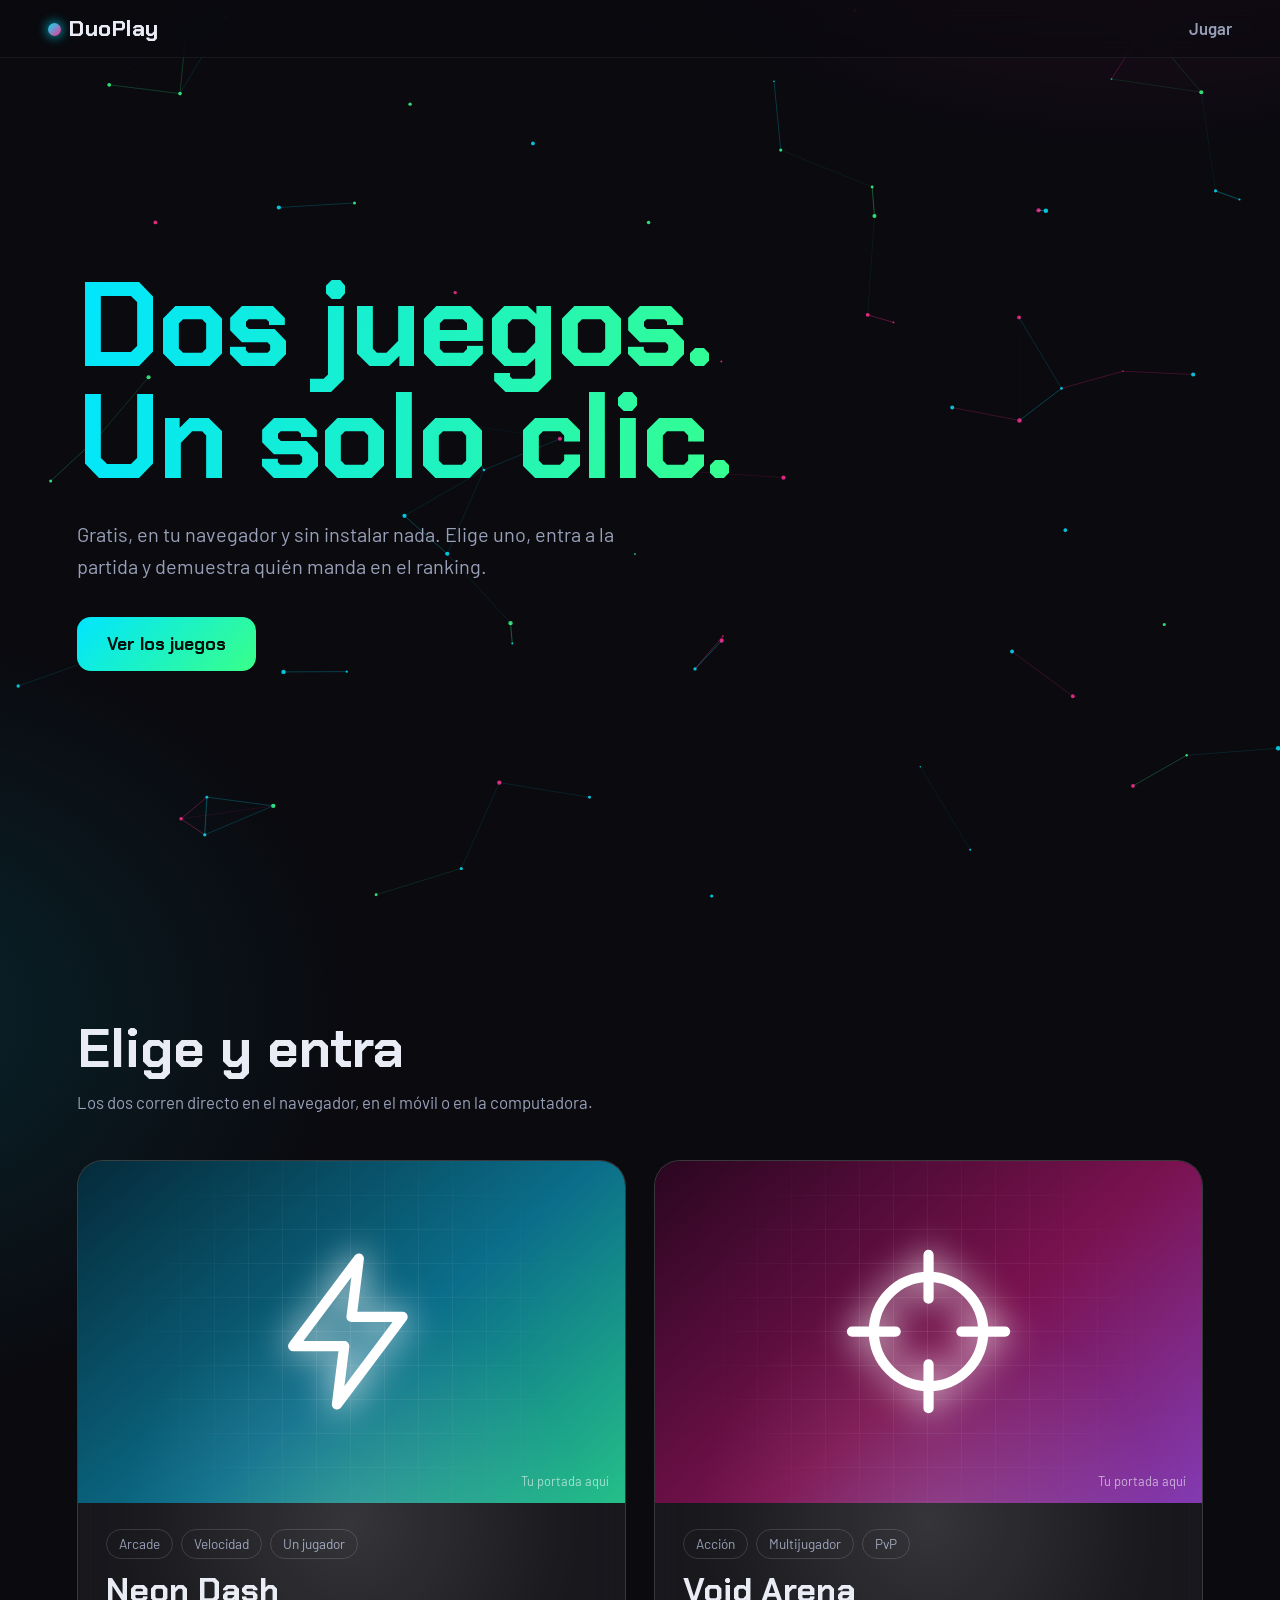
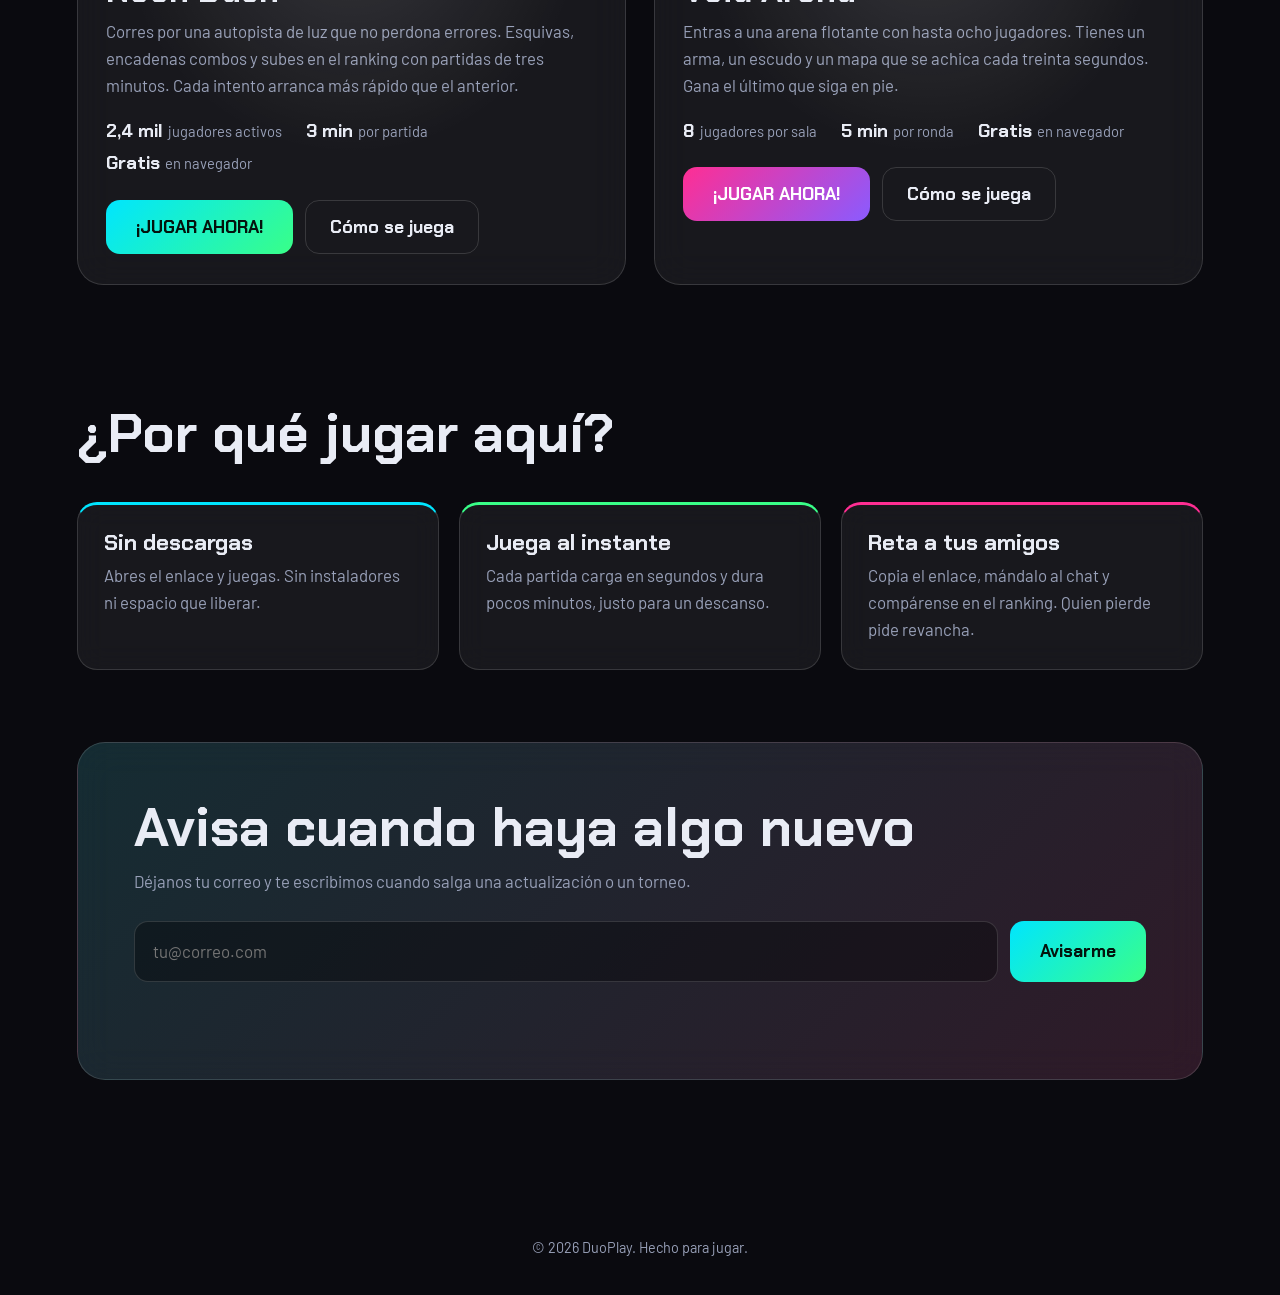
==== home.html @ 7f1b537a "creacion del home" ====
<!DOCTYPE html>
<html lang="es">
<head>
<meta charset="utf-8">
<meta name="viewport" content="width=device-width, initial-scale=1, viewport-fit=cover">
<title>DuoPlay: dos juegos gratis en tu navegador</title>
<link rel="preconnect" href="https://fonts.googleapis.com">
<link rel="preconnect" href="https://fonts.gstatic.com" crossorigin>
<link href="https://fonts.googleapis.com/css2?family=Chakra+Petch:wght@500;700&family=Barlow:wght@400;500;600&display=swap" rel="stylesheet">

<link rel="stylesheet" href="css/styles.css">
</head>

<body>
<header class="top">
  <a class="logo" href="#"><i></i>DuoPlay</a>
  <a class="nav" href="#juegos">Jugar</a>
</header>

<main>
<!-- HERO -->
<section class="hero">
  <canvas id="fx" aria-hidden="true"></canvas>
  <div class="hero-in">
    <h1>Dos juegos.<br>Un solo clic.</h1>
    <p>Gratis, en tu navegador y sin instalar nada. Elige uno, entra a la partida y demuestra quién manda en el ranking.</p>
    <a class="btn" href="#juegos">Ver los juegos</a>
  </div>
</section>

<!-- VITRINA -->
<section class="sec" id="juegos">
  <div class="wrap">
    <h2 class="rv">Elige y entra</h2>
    <p class="lead rv">Los dos corren directo en el navegador, en el móvil o en la computadora.</p>

    <div class="games">
      <!-- Juego 1 -->
      <article class="card g1 rv" data-game="1">
        <div class="cover">
          <svg viewBox="0 0 24 24" fill="none" stroke="currentColor" stroke-width="1.4" stroke-linejoin="round" aria-hidden="true"><path d="M13 2 4 14h7l-1 8 9-12h-7z"/></svg>
          <small>Tu portada aquí</small>
        </div>
        <div class="body">
          <div class="tags"><span>Arcade</span><span>Velocidad</span><span>Un jugador</span></div>
          <h3>Neon Dash</h3>
          <p>Corres por una autopista de luz que no perdona errores. Esquivas, encadenas combos y subes en el ranking con partidas de tres minutos. Cada intento arranca más rápido que el anterior.</p>
          <div class="stats"><div><b>2,4 mil</b>jugadores activos</div><div><b>3 min</b>por partida</div><div><b>Gratis</b>en navegador</div></div>
          <div class="acts">
            <a class="btn play" href="enlace-juego-1">¡JUGAR AHORA!</a>
            <button class="btn ghost info" type="button">Cómo se juega</button>
          </div>
        </div>
      </article>

      <!-- Juego 2 -->
      <article class="card g2 rv" data-game="2">
        <div class="cover">
          <svg viewBox="0 0 24 24" fill="none" stroke="currentColor" stroke-width="1.4" stroke-linecap="round" aria-hidden="true"><circle cx="12" cy="12" r="7.5"/><path d="M12 1.5v6M12 16.5v6M1.5 12h6M16.5 12h6"/></svg>
          <small>Tu portada aquí</small>
        </div>
        <div class="body">
          <div class="tags"><span>Acción</span><span>Multijugador</span><span>PvP</span></div>
          <h3>Void Arena</h3>
          <p>Entras a una arena flotante con hasta ocho jugadores. Tienes un arma, un escudo y un mapa que se achica cada treinta segundos. Gana el último que siga en pie.</p>
          <div class="stats"><div><b>8</b>jugadores por sala</div><div><b>5 min</b>por ronda</div><div><b>Gratis</b>en navegador</div></div>
          <div class="acts">
            <a class="btn mg play" href="enlace-juego-2">¡JUGAR AHORA!</a>
            <button class="btn ghost info" type="button">Cómo se juega</button>
          </div>
        </div>
      </article>
    </div>
  </div>
</section>

<!-- CAPTACIÓN -->
<section class="sec" style="padding-top:0">
  <div class="wrap">
    <h2 class="rv">¿Por qué jugar aquí?</h2>
    <div class="why">
      <div class="rv" style="--c:var(--cy)"><h3>Sin descargas</h3><p>Abres el enlace y juegas. Sin instaladores ni espacio que liberar.</p></div>
      <div class="rv" style="--c:var(--gr)"><h3>Juega al instante</h3><p>Cada partida carga en segundos y dura pocos minutos, justo para un descanso.</p></div>
      <div class="rv" style="--c:var(--mg)"><h3>Reta a tus amigos</h3><p>Copia el enlace, mándalo al chat y compárense en el ranking. Quien pierde pide revancha.</p></div>
    </div>

    <div class="join rv">
      <h2>Avisa cuando haya algo nuevo</h2>
      <p class="lead">Déjanos tu correo y te escribimos cuando salga una actualización o un torneo.</p>
      <form id="sub">
        <input type="email" name="email" placeholder="tu@correo.com" aria-label="Correo electrónico" required>
        <button class="btn" type="submit">Avisarme</button>
      </form>
      <p id="ok" role="status"></p>
    </div>
  </div>
</section>
</main>

<footer>© 2026 DuoPlay. Hecho para jugar.</footer>

<!-- Modal de controles -->
<dialog id="modal" aria-labelledby="m-title">
  <h3 id="m-title"></h3>
  <p id="m-tip"></p>
  <dl class="keys" id="m-keys"></dl>
  <div class="acts">
    <a class="btn" id="m-go" href="#">¡JUGAR AHORA!</a>
    <button class="btn ghost" type="button" id="m-close">Volver</button>
  </div>
</dialog>

<script src="js/main.js" defer></script>
</body>
</html>
---- css/styles.css ----
*,*::before,*::after{box-sizing:border-box;margin:0}
:root{--bg:#0a0a0f;--ink:#e9ecf5;--mute:#98a0b8;--cy:#00e5ff;--mg:#ff2e93;--gr:#39ff88;--glass:rgba(255,255,255,.06);--line:rgba(255,255,255,.14);--disp:"Chakra Petch",system-ui,sans-serif;color-scheme:dark;box-sizing:border-box;padding-top:env(safe-area-inset-top,0px);padding-bottom:env(safe-area-inset-bottom,0px)}
html{scroll-behavior:smooth;scroll-padding-top:env(safe-area-inset-top,0px)}
body{background:radial-gradient(60rem 40rem at 88% -8%,rgba(255,46,147,.16),transparent 60%),radial-gradient(50rem 40rem at -10% 35%,rgba(0,229,255,.12),transparent 60%),var(--bg);color:var(--ink);font:400 1.05rem/1.6 Barlow,system-ui,sans-serif;overflow-x:hidden}
h1,h2,h3{font-family:var(--disp);line-height:1.05}
a{color:inherit}
:focus-visible{outline:2px solid var(--cy);outline-offset:3px}

/* Cabecera */
.top{position:fixed;inset:0 0 auto;z-index:20;display:flex;justify-content:space-between;align-items:center;padding:calc(env(safe-area-inset-top,0px) + 14px) clamp(16px,4vw,48px) 14px;background:rgba(10,10,15,.55);backdrop-filter:blur(12px);-webkit-backdrop-filter:blur(12px);border-bottom:1px solid rgba(255,255,255,.06)}
.logo{font:700 1.4rem var(--disp);text-decoration:none;letter-spacing:.02em}
.logo i{display:inline-block;width:.6em;height:.6em;border-radius:50%;margin-right:.35em;background:linear-gradient(135deg,var(--cy),var(--mg));box-shadow:0 0 12px var(--cy)}
.top a.nav{font-weight:600;color:var(--mute);text-decoration:none}
.top a.nav:hover{color:var(--ink)}

/* Botones */
.btn{position:relative;display:inline-flex;align-items:center;gap:.5rem;padding:16px 30px;border:0;border-radius:14px;font:700 1.1rem var(--disp);text-decoration:none;color:#04130d;background:linear-gradient(135deg,var(--cy),var(--gr));cursor:pointer;overflow:hidden;transition:transform .2s,box-shadow .3s}
.btn::after{content:"";position:absolute;inset:0;background:linear-gradient(105deg,transparent 30%,rgba(255,255,255,.65) 50%,transparent 70%);transform:translateX(-120%);transition:transform .6s}
.btn:hover{transform:translateY(-2px);box-shadow:0 10px 36px -6px rgba(0,229,255,.7)}
.btn:hover::after{transform:translateX(120%)}
.btn.mg{color:#fff;background:linear-gradient(135deg,var(--mg),#8a5bff)}
.btn.mg:hover{box-shadow:0 10px 36px -6px rgba(255,46,147,.75)}
.btn.ghost{color:var(--ink);background:transparent;border:1px solid var(--line);padding:15px 24px}
.btn.ghost:hover{box-shadow:none;border-color:var(--ink)}

/* Hero */
.hero{position:relative;min-height:100svh;display:grid;align-content:center;padding:120px clamp(20px,6vw,96px) 80px;overflow:hidden}
#fx{position:absolute;inset:0;width:100%;height:100%}
.hero-in{position:relative;max-width:900px}
h1{font-size:clamp(3rem,10vw,7.5rem);font-weight:700;line-height:.94;letter-spacing:-.02em;background:linear-gradient(100deg,var(--cy),var(--gr) 40%,var(--mg));background-size:200% 100%;-webkit-background-clip:text;background-clip:text;color:transparent;animation:flow 8s linear infinite alternate}
@keyframes flow{to{background-position:100% 0}}
.hero p{max-width:34rem;color:var(--mute);margin:1.5rem 0 2.2rem;font-size:1.25rem}

/* Secciones */
.sec{padding:clamp(64px,10vw,120px) clamp(20px,6vw,96px)}
.wrap{max-width:1200px;margin:auto}
h2{font-size:clamp(2rem,5vw,3.4rem)}
.lead{color:var(--mute);max-width:36rem;margin-top:12px}

/* Reveal */
.rv{opacity:0;translate:0 26px;transition:opacity .7s,translate .7s}
.rv.in{opacity:1;translate:0 0}

/* Tarjetas de juego */
.games{display:grid;grid-template-columns:repeat(auto-fit,minmax(min(100%,420px),1fr));gap:28px;margin-top:44px}
.card{--rx:0deg;--ry:0deg;--mx:50%;--my:50%;position:relative;border-radius:26px;background:var(--glass);border:1px solid var(--line);backdrop-filter:blur(18px);-webkit-backdrop-filter:blur(18px);overflow:hidden;transform:perspective(900px) rotateX(var(--rx)) rotateY(var(--ry));transition:transform .2s ease-out,border-color .3s,box-shadow .3s,opacity .7s,translate .7s}
.card::after{content:"";position:absolute;inset:0;pointer-events:none;background:radial-gradient(420px circle at var(--mx) var(--my),rgba(255,255,255,.13),transparent 55%)}
.g1:hover{border-color:rgba(0,229,255,.6);box-shadow:0 24px 70px -24px rgba(0,229,255,.55)}
.g2:hover{border-color:rgba(255,46,147,.6);box-shadow:0 24px 70px -24px rgba(255,46,147,.55)}
.cover{position:relative;aspect-ratio:16/10;display:grid;place-items:center;color:#fff}
.g1 .cover{background:linear-gradient(140deg,#052a3a,#0b6e8a 55%,#39ff88 135%)}
.g2 .cover{background:linear-gradient(140deg,#2a0620,#7a1250 55%,#8a5bff 135%)}
.cover::before{content:"";position:absolute;inset:0;background-image:linear-gradient(rgba(255,255,255,.09) 1px,transparent 1px),linear-gradient(90deg,rgba(255,255,255,.09) 1px,transparent 1px);background-size:34px 34px;-webkit-mask-image:radial-gradient(circle at 50% 50%,#000,transparent 75%);mask-image:radial-gradient(circle at 50% 50%,#000,transparent 75%)}
.cover svg{position:relative;width:32%;filter:drop-shadow(0 0 18px currentColor)}
.cover small{position:absolute;right:16px;bottom:12px;font-size:.8rem;color:rgba(255,255,255,.6)}
.body{padding:26px 28px 30px}
.tags{display:flex;flex-wrap:wrap;gap:8px;margin-bottom:14px}
.tags span{padding:3px 12px;border:1px solid var(--line);border-radius:99px;font-size:.85rem;color:var(--mute)}
.card h3{font-size:2.1rem}
.card p{color:var(--mute);margin:10px 0 20px}
.stats{display:flex;flex-wrap:wrap;gap:8px 24px;margin-bottom:24px;font-size:.92rem;color:var(--mute)}
.stats b{margin-right:5px;font:700 1.15rem var(--disp);color:var(--ink)}
.acts{display:flex;flex-wrap:wrap;gap:12px;align-items:center}

/* Ventajas */
.why{display:grid;grid-template-columns:repeat(auto-fit,minmax(min(100%,260px),1fr));gap:20px;margin-top:40px}
.why div{padding:26px;border-radius:20px;background:var(--glass);border:1px solid var(--line);border-top:3px solid var(--c);backdrop-filter:blur(14px);-webkit-backdrop-filter:blur(14px)}
.why h3{font-size:1.4rem;margin-bottom:8px}
.why p{color:var(--mute)}

/* Suscripción */
.join{margin-top:72px;padding:clamp(28px,5vw,56px);border-radius:28px;border:1px solid var(--line);background:linear-gradient(135deg,rgba(0,229,255,.1),rgba(255,46,147,.1)),var(--glass);backdrop-filter:blur(18px);-webkit-backdrop-filter:blur(18px)}
.join form{display:flex;flex-wrap:wrap;gap:12px;margin-top:26px}
.join input{flex:1 1 240px;padding:16px 18px;border-radius:14px;border:1px solid var(--line);background:rgba(0,0,0,.35);color:var(--ink);font:inherit}
.join input:focus{outline:2px solid var(--cy);border-color:transparent}
#ok{margin-top:14px;min-height:1.6em;color:var(--gr)}
footer{padding:36px 20px;text-align:center;color:var(--mute);font-size:.9rem}

/* Modal */
dialog{margin:auto;width:min(92vw,520px);padding:30px;border:1px solid var(--line);border-radius:22px;background:rgba(16,16,26,.92);color:var(--ink);backdrop-filter:blur(20px);-webkit-backdrop-filter:blur(20px)}
dialog::backdrop{background:rgba(5,5,10,.72);backdrop-filter:blur(4px)}
dialog[open]{animation:pop .25s ease}
@keyframes pop{from{opacity:0;transform:translateY(10px) scale(.96)}}
dialog h3{font-size:1.8rem}
dialog p{color:var(--mute);margin-top:6px}
.keys{display:grid;grid-template-columns:auto 1fr;gap:12px 16px;margin:22px 0 26px;align-items:center}
.keys dt{padding:4px 12px;border:1px solid var(--line);border-bottom-width:3px;border-radius:8px;background:rgba(255,255,255,.06);font:600 .95rem var(--disp);white-space:nowrap}

@media (prefers-reduced-motion:reduce){html{scroll-behavior:auto}.rv{opacity:1;translate:none;transition:none}h1{animation:none}.btn::after{display:none}}
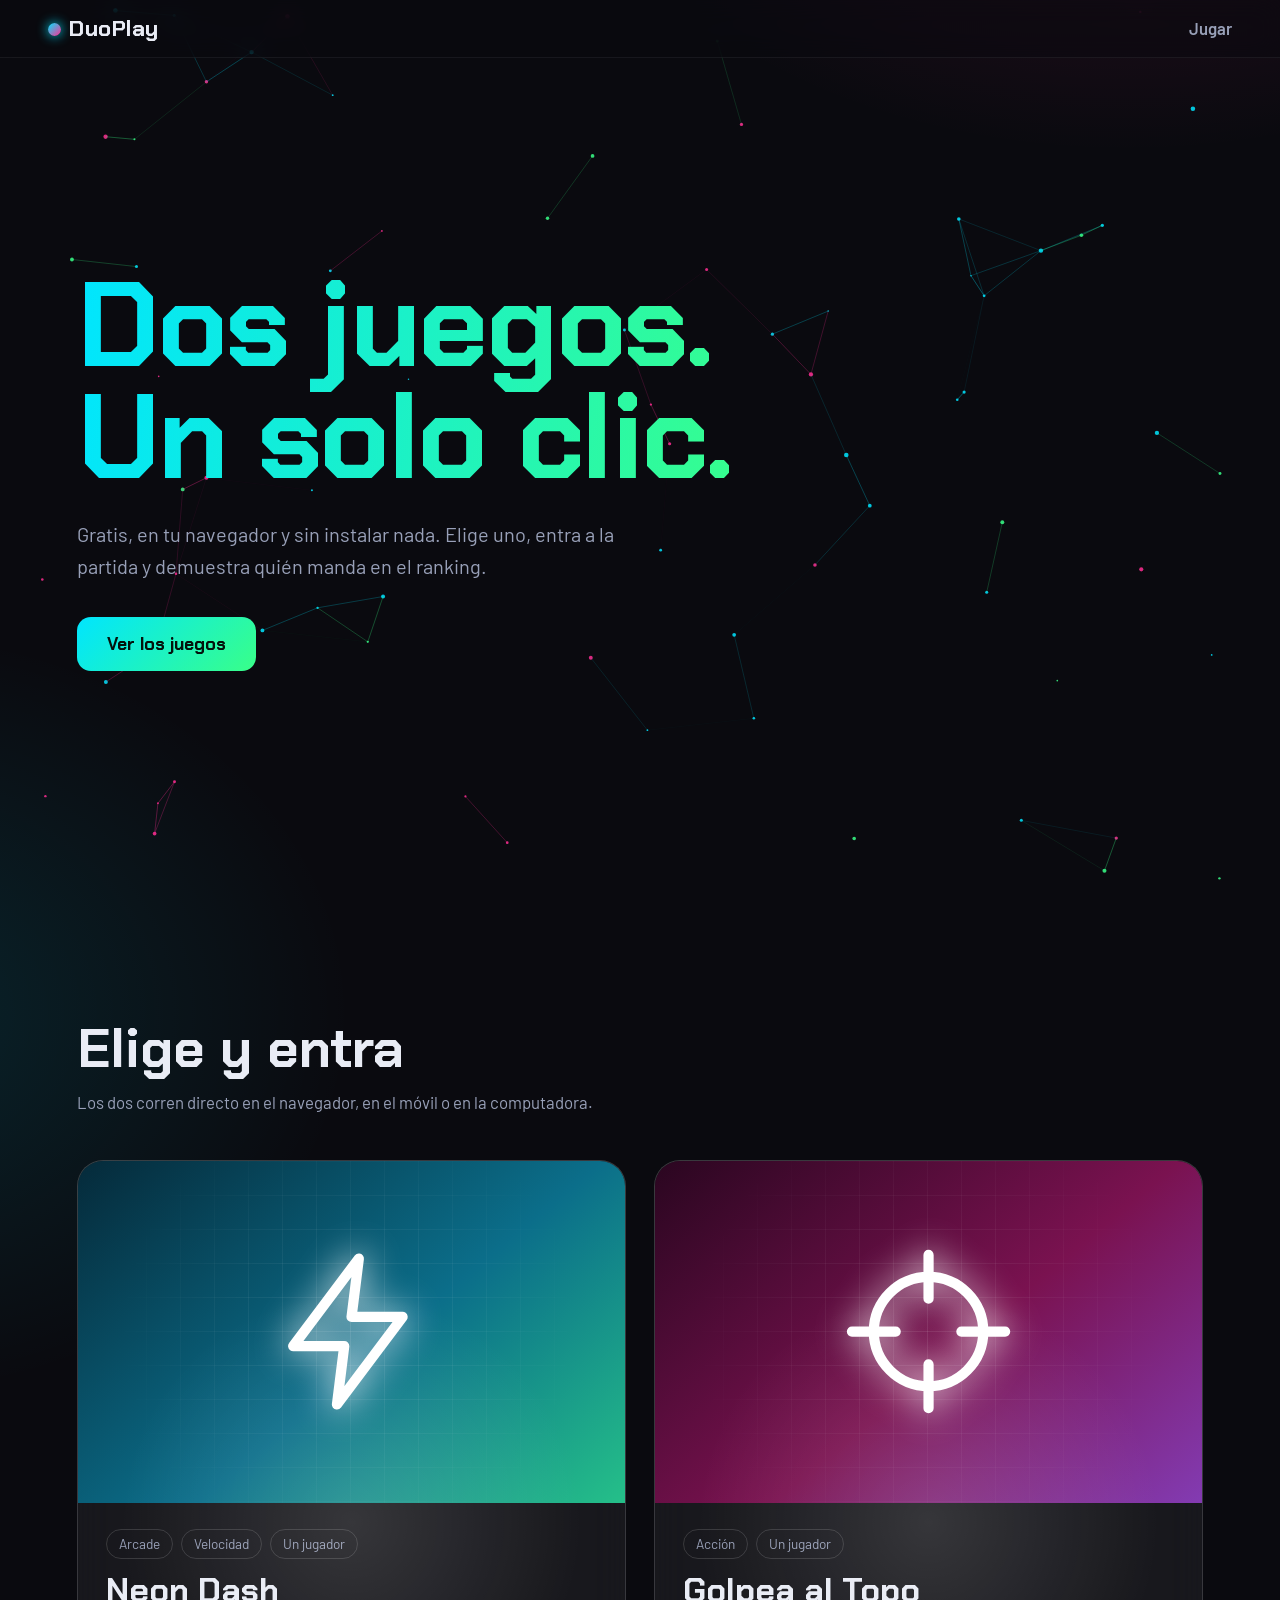
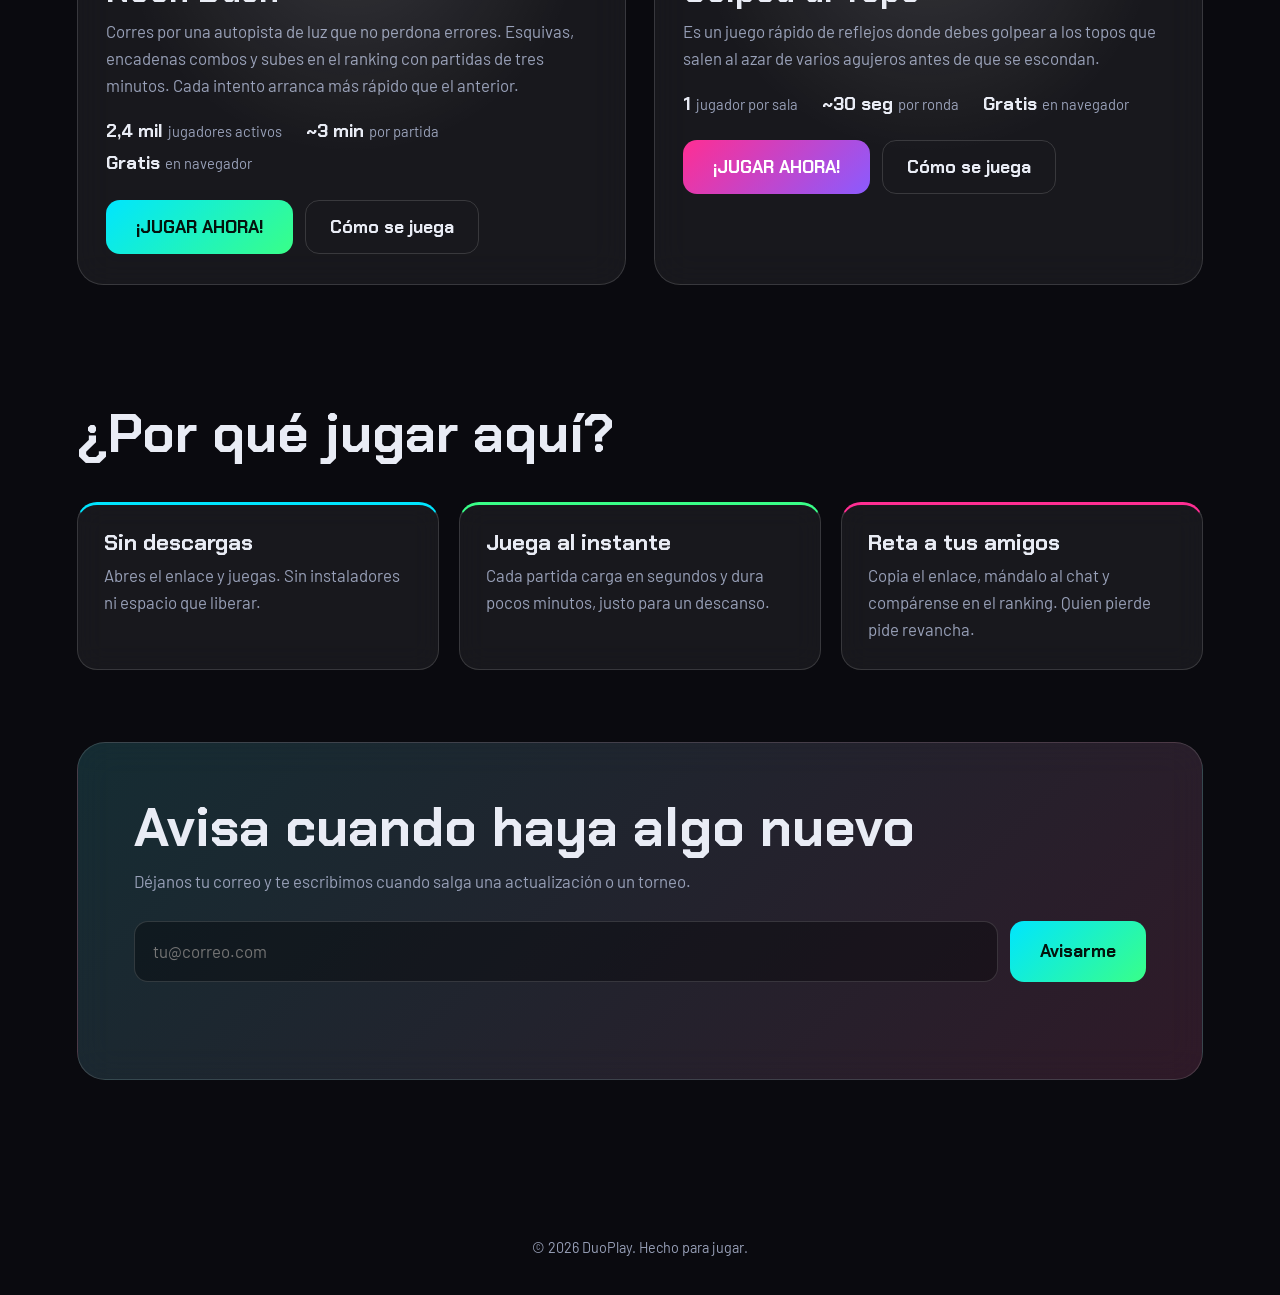
==== commit 1eb3837b: "se corrige algunos errores" ====
--- a/home.html
+++ b/home.html
@@ -39,15 +39,15 @@
       <article class="card g1 rv" data-game="1">
         <div class="cover">
           <svg viewBox="0 0 24 24" fill="none" stroke="currentColor" stroke-width="1.4" stroke-linejoin="round" aria-hidden="true"><path d="M13 2 4 14h7l-1 8 9-12h-7z"/></svg>
-          <small>Tu portada aquí</small>
+          
         </div>
         <div class="body">
           <div class="tags"><span>Arcade</span><span>Velocidad</span><span>Un jugador</span></div>
           <h3>Neon Dash</h3>
           <p>Corres por una autopista de luz que no perdona errores. Esquivas, encadenas combos y subes en el ranking con partidas de tres minutos. Cada intento arranca más rápido que el anterior.</p>
-          <div class="stats"><div><b>2,4 mil</b>jugadores activos</div><div><b>3 min</b>por partida</div><div><b>Gratis</b>en navegador</div></div>
+          <div class="stats"><div><b>2,4 mil</b>jugadores activos</div><div><b>~3 min</b>por partida</div><div><b>Gratis</b>en navegador</div></div>
           <div class="acts">
-            <a class="btn play" href="enlace-juego-1">¡JUGAR AHORA!</a>
+            <a class="btn play" href="juego2.html">¡JUGAR AHORA!</a>
             <button class="btn ghost info" type="button">Cómo se juega</button>
           </div>
         </div>
@@ -57,15 +57,15 @@
       <article class="card g2 rv" data-game="2">
         <div class="cover">
           <svg viewBox="0 0 24 24" fill="none" stroke="currentColor" stroke-width="1.4" stroke-linecap="round" aria-hidden="true"><circle cx="12" cy="12" r="7.5"/><path d="M12 1.5v6M12 16.5v6M1.5 12h6M16.5 12h6"/></svg>
-          <small>Tu portada aquí</small>
+          
         </div>
         <div class="body">
-          <div class="tags"><span>Acción</span><span>Multijugador</span><span>PvP</span></div>
-          <h3>Void Arena</h3>
-          <p>Entras a una arena flotante con hasta ocho jugadores. Tienes un arma, un escudo y un mapa que se achica cada treinta segundos. Gana el último que siga en pie.</p>
-          <div class="stats"><div><b>8</b>jugadores por sala</div><div><b>5 min</b>por ronda</div><div><b>Gratis</b>en navegador</div></div>
+          <div class="tags"><span>Acción</span><span>Un jugador</span></div>
+          <h3>Golpea al Topo</h3>
+          <p>Es un juego rápido de reflejos donde debes golpear a los topos que salen al azar de varios agujeros antes de que se escondan.</p>
+          <div class="stats"><div><b>1</b>jugador por sala</div><div><b>~30 seg</b>por ronda</div><div><b>Gratis</b>en navegador</div></div>
           <div class="acts">
-            <a class="btn mg play" href="enlace-juego-2">¡JUGAR AHORA!</a>
+            <a class="btn mg play" href="juego1.html">¡JUGAR AHORA!</a>
             <button class="btn ghost info" type="button">Cómo se juega</button>
           </div>
         </div>
